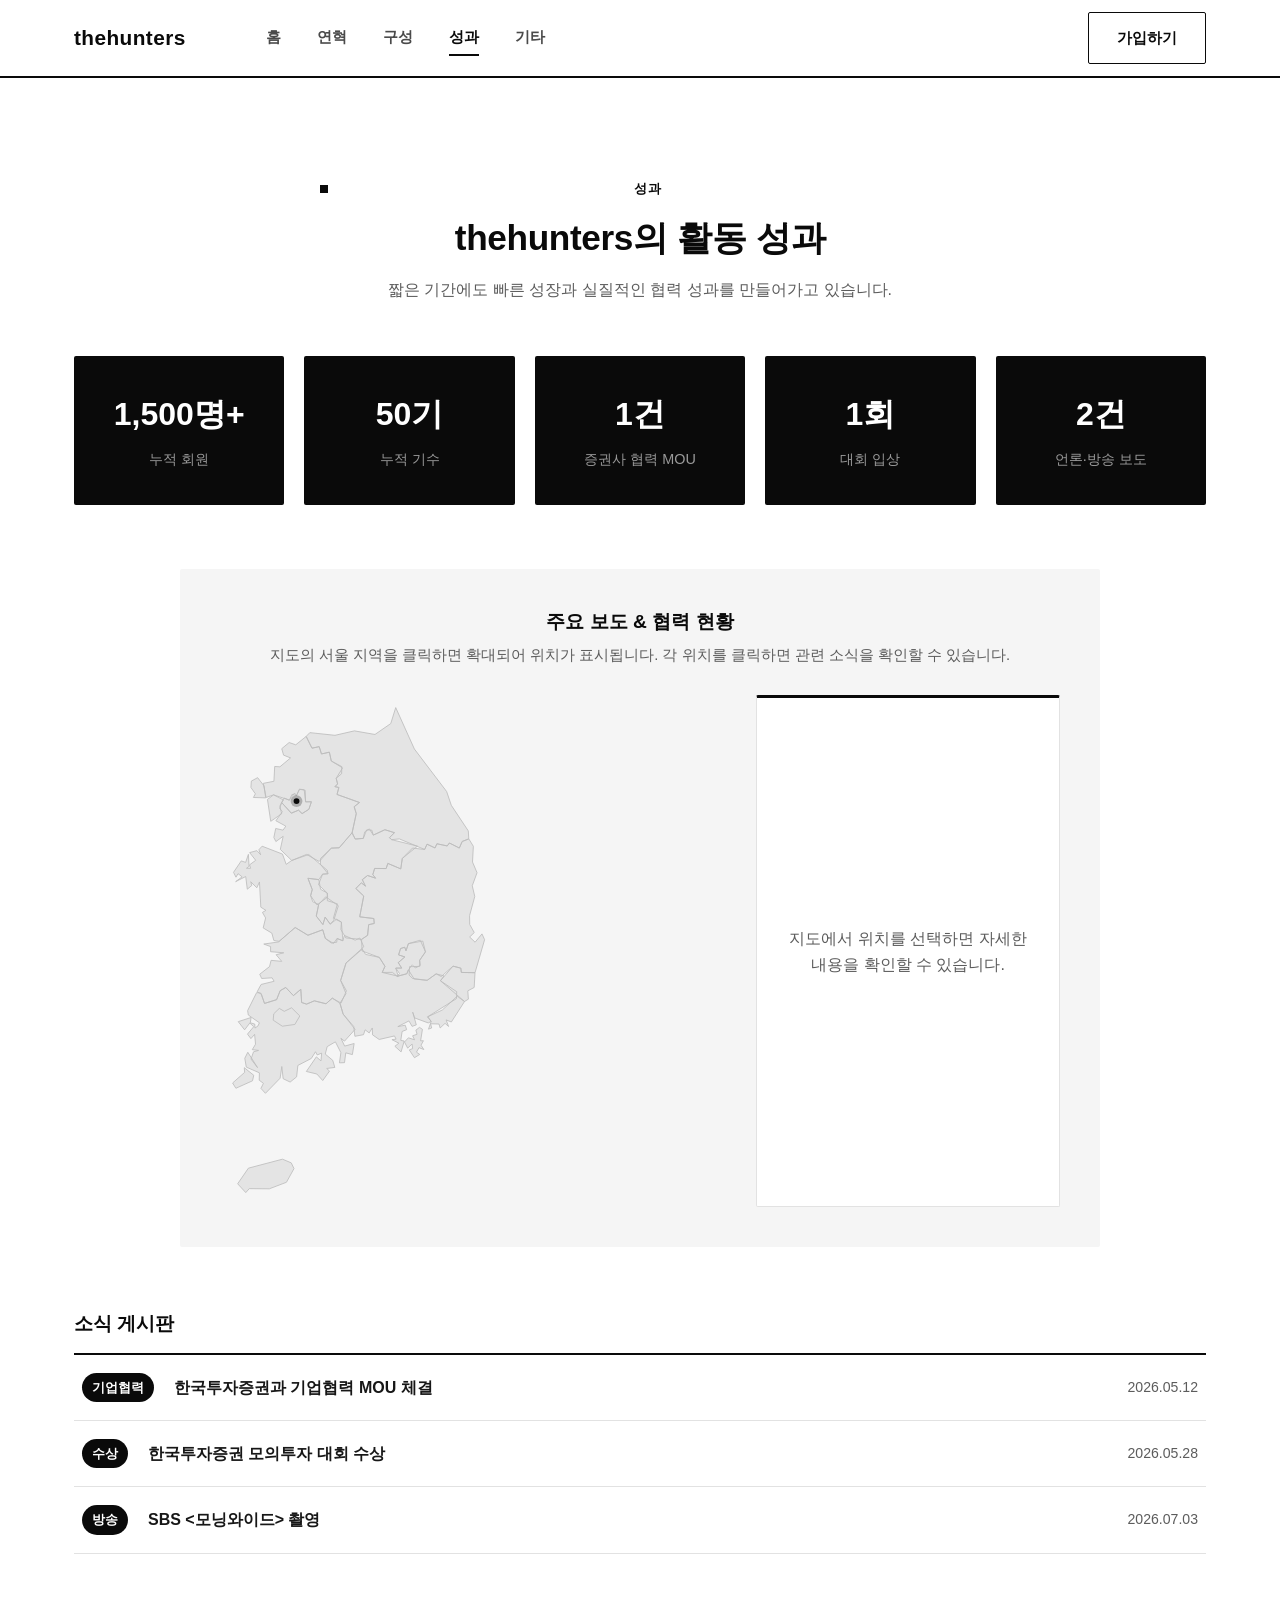
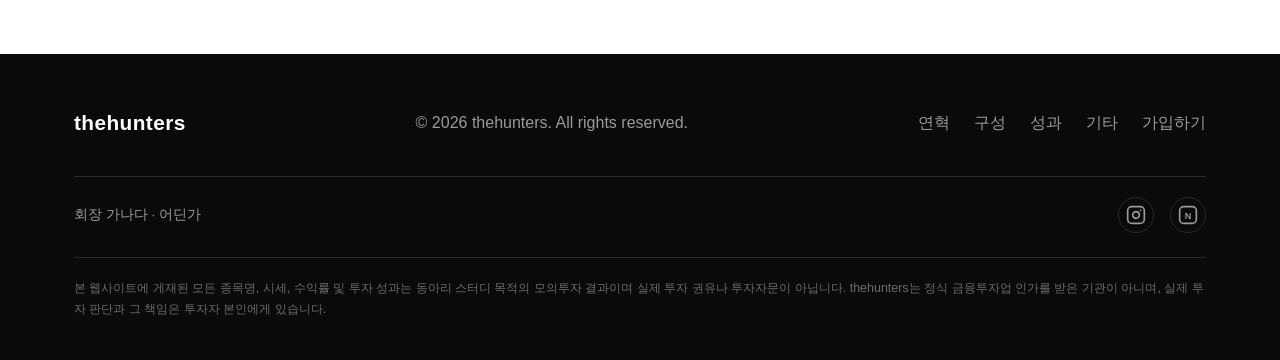
==== achievements.html @ 2a1490be "Split 연혁/구성/성과 into real separate pages, add a news board - history.html, organization.html, achieve" ====
<!DOCTYPE html>
<html lang="ko">
<head>
<meta charset="UTF-8">
<meta name="viewport" content="width=device-width, initial-scale=1.0">
<title>성과 | thehunters</title>
<meta name="description" content="thehunters의 활동 성과와 소식을 확인하세요.">
<link rel="stylesheet" href="styles.css">
</head>
<body>

<header class="header" id="header">
  <div class="container header-inner">
    <a href="index.html" class="logo">thehunters</a>
    <nav class="nav" id="nav">
      <a href="index.html">홈</a>
      <a href="history.html">연혁</a>
      <a href="organization.html">구성</a>
      <a href="achievements.html">성과</a>
      <a href="index.html#etc">기타</a>
    </nav>
    <a href="index.html#contact" class="btn btn-cta">가입하기</a>
    <button class="menu-toggle" id="menuToggle" aria-label="메뉴 열기">
      <span></span><span></span><span></span>
    </button>
  </div>
</header>

<main>
  <section class="achievements" id="achievements">
    <div class="container">
      <div class="section-head">
        <p class="eyebrow">성과</p>
        <h2>thehunters의 활동 성과</h2>
        <p class="section-desc">짧은 기간에도 빠른 성장과 실질적인 협력 성과를 만들어가고 있습니다.</p>
      </div>

      <div class="achievement-stats">
        <div class="stat-card"><strong>1,500명+</strong><span>누적 회원</span></div>
        <div class="stat-card"><strong>50기</strong><span>누적 기수</span></div>
        <div class="stat-card"><strong>1건</strong><span>증권사 협력 MOU</span></div>
        <div class="stat-card"><strong>1회</strong><span>대회 입상</span></div>
        <div class="stat-card"><strong>2건</strong><span>언론·방송 보도</span></div>
      </div>

      <div class="media-map">
        <h3>주요 보도 &amp; 협력 현황</h3>
        <p class="media-map-desc">지도의 서울 지역을 클릭하면 확대되어 위치가 표시됩니다. 각 위치를 클릭하면 관련 소식을 확인할 수 있습니다.</p>
        <div class="media-map-body">
          <svg class="kr-map" viewBox="-15 -15 600 610" role="img" aria-labelledby="krMapTitle">
            <title id="krMapTitle">대한민국 지도와 thehunters 보도·협력 위치</title>
            <path class="kr-shape" d="M 288.6,315.6 L 272.3,315.3 L 271.7,310.2 L 262.4,307.8 L 248.4,320.2 L 242.3,317.0 L 231.6,324.7 L 214.3,322.5 L 210.1,318.5 L 210.7,308.4 L 222.7,308.1 L 222.7,300.8 L 229.6,290.8 L 223.4,276.9 L 209.3,281.0 L 206.4,289.5 L 204.9,285.3 L 200.0,286.8 L 197.6,294.4 L 205.1,296.8 L 197.2,303.6 L 201.3,310.1 L 194.2,310.1 L 197.2,319.8 L 178.1,315.3 L 181.4,308.0 L 174.7,297.4 L 154.2,289.8 L 153.5,276.0 L 160.7,271.1 L 162.0,258.4 L 168.6,257.0 L 168.1,251.1 L 151.3,249.1 L 156.1,224.3 L 146.7,215.4 L 153.3,208.6 L 158.2,212.6 L 154.4,204.8 L 160.7,199.9 L 170.2,203.1 L 166.9,198.8 L 169.1,191.5 L 182.8,191.6 L 184.8,185.5 L 200.2,192.0 L 202.0,179.6 L 214.2,167.2 L 228.6,168.9 L 231.5,162.6 L 241.0,167.1 L 243.2,162.1 L 255.5,164.7 L 258.1,161.2 L 269.9,167.2 L 273.3,159.4 L 281.2,156.3 L 286.6,165.1 L 285.6,183.8 L 291.0,196.6 L 285.3,212.1 L 288.3,224.8 L 282.1,247.7 L 282.3,258.2 L 287.7,267.8 L 282.2,273.1 L 288.7,279.3 L 296.9,269.4 L 300.0,276.3 L 288.6,315.6 Z M 281.2,156.3 L 273.3,159.4 L 269.9,167.2 L 258.1,161.2 L 255.5,164.7 L 243.2,162.1 L 241.0,167.1 L 231.5,162.6 L 228.6,168.9 L 198.5,156.3 L 189.2,157.2 L 186.8,154.8 L 192.7,148.9 L 181.3,145.4 L 167.5,151.8 L 162.8,144.4 L 157.3,147.9 L 155.6,155.7 L 146.0,156.5 L 142.1,149.5 L 147.2,126.2 L 144.7,118.0 L 151.1,113.0 L 124.3,103.4 L 126.5,95.1 L 121.8,94.1 L 125.0,90.9 L 123.3,84.2 L 130.9,71.8 L 117.5,63.6 L 115.2,53.1 L 105.8,55.2 L 103.1,46.5 L 94.5,48.3 L 87.6,34.3 L 91.9,29.8 L 121.9,33.0 L 145.0,27.7 L 169.5,32.0 L 188.3,19.0 L 194.2,0.0 L 216.4,49.3 L 254.8,99.9 L 260.4,116.4 L 280.6,146.8 L 281.2,156.3 Z M 127.8,352.0 L 131.6,364.9 L 145.8,383.1 L 133.2,397.1 L 128.9,393.6 L 133.4,403.0 L 144.7,399.9 L 142.6,413.1 L 134.7,411.0 L 133.2,422.7 L 127.2,422.9 L 128.9,410.8 L 122.4,397.9 L 112.6,403.6 L 110.3,412.5 L 119.2,419.9 L 121.7,428.4 L 112.0,429.6 L 115.4,432.7 L 107.3,444.0 L 100.3,436.2 L 87.8,433.2 L 99.7,415.8 L 105.2,420.6 L 106.0,411.4 L 100.7,413.5 L 98.7,409.7 L 93.7,417.7 L 77.7,426.0 L 76.2,439.6 L 68.5,445.8 L 60.2,441.8 L 58.6,427.3 L 56.6,441.2 L 39.1,459.2 L 33.7,453.3 L 36.7,447.3 L 31.7,443.6 L 31.9,434.8 L 16.3,428.0 L 14.5,417.5 L 18.1,410.3 L 29.7,428.6 L 21.9,418.4 L 24.9,409.8 L 30.9,408.1 L 23.4,407.2 L 27.3,400.7 L 26.2,389.0 L 21.8,394.1 L 17.7,388.7 L 25.1,379.9 L 20.5,375.5 L 14.3,383.6 L 6.7,373.9 L 22.0,368.9 L 21.1,375.2 L 26.4,376.8 L 26.6,381.5 L 30.2,379.0 L 31.9,375.2 L 18.7,366.0 L 17.9,360.7 L 28.6,339.3 L 33.5,339.8 L 38.0,352.2 L 52.4,347.7 L 56.6,337.0 L 63.3,333.2 L 72.4,342.9 L 81.2,335.4 L 82.2,351.1 L 88.1,353.0 L 97.3,349.1 L 111.2,352.6 L 118.7,345.9 L 127.8,352.0 Z M 142.4,148.8 L 126.9,166.9 L 117.5,167.3 L 103.1,183.2 L 88.0,174.8 L 70.4,182.0 L 56.8,168.8 L 60.2,153.2 L 51.5,159.5 L 49.1,154.6 L 51.3,143.9 L 60.1,145.9 L 63.3,141.1 L 51.5,134.7 L 59.2,123.9 L 56.1,120.1 L 58.3,112.9 L 69.9,125.7 L 78.5,122.1 L 82.7,126.2 L 90.8,121.1 L 93.8,112.1 L 86.9,112.2 L 85.2,97.7 L 79.6,97.2 L 76.1,104.6 L 70.7,103.3 L 67.6,110.2 L 48.8,103.9 L 39.9,107.0 L 36.5,90.2 L 49.2,87.7 L 50.1,70.1 L 56.3,70.5 L 69.0,59.9 L 60.7,56.6 L 58.5,48.9 L 67.3,41.6 L 75.2,44.3 L 87.6,34.3 L 94.5,48.3 L 103.1,46.5 L 105.8,55.2 L 115.2,53.1 L 117.5,63.6 L 130.0,70.2 L 129.8,78.7 L 123.3,84.2 L 125.0,90.9 L 121.8,94.1 L 126.5,95.1 L 124.3,103.4 L 151.1,113.0 L 144.7,118.0 L 147.2,126.2 L 142.4,148.8 Z M 195.9,319.9 L 207.4,316.9 L 209.3,312.3 L 216.2,323.1 L 231.6,324.7 L 242.3,317.0 L 251.7,319.4 L 247.4,325.2 L 266.8,338.2 L 266.5,346.5 L 232.2,368.1 L 236.4,373.6 L 232.9,375.4 L 216.8,369.5 L 214.4,362.6 L 218.7,377.7 L 213.7,379.5 L 209.9,373.0 L 196.7,379.8 L 205.5,378.1 L 207.2,383.4 L 201.8,385.6 L 200.2,396.2 L 204.3,396.9 L 200.6,409.9 L 193.2,403.2 L 197.9,399.5 L 189.7,395.3 L 194.6,394.7 L 192.7,390.9 L 174.5,395.1 L 166.6,389.6 L 166.3,381.4 L 162.6,387.3 L 157.8,383.6 L 155.8,389.4 L 145.6,391.3 L 144.2,379.6 L 131.6,364.9 L 127.8,352.0 L 135.0,340.6 L 128.6,324.8 L 135.0,304.1 L 154.4,287.5 L 158.3,293.8 L 174.7,297.4 L 181.4,308.0 L 178.1,315.3 L 190.3,315.2 L 195.9,319.9 Z M 70.4,182.0 L 90.6,174.9 L 112.7,193.7 L 113.6,197.8 L 107.1,198.3 L 102.7,204.8 L 89.7,203.2 L 94.8,216.6 L 92.9,223.9 L 95.5,231.3 L 102.5,234.3 L 99.6,248.2 L 107.5,258.3 L 110.2,249.4 L 116.2,257.8 L 123.8,251.9 L 129.5,255.3 L 131.3,277.6 L 124.4,274.9 L 124.0,279.3 L 117.4,280.2 L 110.4,274.8 L 107.3,264.5 L 89.7,271.0 L 74.5,261.8 L 55.4,278.3 L 49.1,277.3 L 46.7,268.5 L 36.4,262.3 L 39.3,250.4 L 35.5,243.8 L 39.7,241.4 L 33.6,237.6 L 32.0,207.6 L 28.8,214.5 L 21.6,207.3 L 22.9,211.7 L 17.5,216.2 L 15.6,201.1 L 3.6,207.2 L 11.3,201.5 L 6.5,197.7 L 4.0,201.9 L 1.1,196.1 L 10.3,182.5 L 15.5,184.3 L 18.8,174.7 L 19.6,189.1 L 16.5,191.3 L 21.4,191.3 L 20.2,187.2 L 27.5,181.8 L 20.3,172.6 L 28.9,170.3 L 33.4,175.2 L 31.3,169.2 L 35.1,165.0 L 59.4,174.4 L 63.8,186.6 L 70.4,182.0 Z M 133.0,271.2 L 145.9,276.9 L 151.5,274.3 L 156.2,284.7 L 135.0,304.1 L 128.6,324.8 L 135.5,337.2 L 129.1,351.8 L 118.7,345.9 L 111.2,352.6 L 97.3,349.1 L 88.1,353.0 L 82.2,351.1 L 81.2,335.4 L 72.4,342.9 L 63.3,333.2 L 56.6,337.0 L 52.4,347.7 L 38.0,352.2 L 34.3,341.1 L 29.2,338.3 L 33.9,329.6 L 49.4,325.8 L 47.0,321.7 L 34.6,322.5 L 32.3,317.4 L 44.0,308.3 L 45.8,300.9 L 58.5,302.1 L 51.8,294.2 L 60.9,291.9 L 45.2,290.6 L 45.2,284.5 L 37.1,281.5 L 54.6,279.0 L 74.5,261.8 L 89.7,271.0 L 107.3,264.5 L 110.4,274.8 L 120.1,280.8 L 124.4,274.9 L 131.3,277.6 L 133.0,271.2 Z M 220.1,164.9 L 202.0,179.6 L 200.2,192.0 L 184.8,185.5 L 182.8,191.6 L 169.1,191.5 L 166.9,198.8 L 170.2,203.1 L 160.7,199.9 L 154.4,204.8 L 158.2,212.6 L 153.3,208.6 L 146.7,215.4 L 156.1,224.3 L 151.3,249.1 L 168.1,251.1 L 168.6,257.0 L 162.0,258.4 L 160.7,271.1 L 153.5,276.0 L 134.8,274.2 L 128.9,264.2 L 129.5,255.3 L 120.0,250.8 L 124.8,233.6 L 112.8,229.9 L 112.7,220.8 L 102.2,210.8 L 107.1,198.3 L 113.6,197.8 L 104.5,186.5 L 104.8,179.5 L 117.5,167.3 L 126.9,166.9 L 142.4,148.8 L 146.0,156.5 L 155.6,155.7 L 159.6,145.6 L 165.7,145.9 L 167.5,151.8 L 181.3,145.4 L 192.7,148.9 L 186.8,154.8 L 189.2,157.2 L 220.1,164.9 Z M 59.4,537.6 L 69.8,542.0 L 73.1,548.8 L 64.1,565.1 L 43.7,572.9 L 19.8,572.7 L 15.7,577.4 L 6.0,566.9 L 18.8,548.3 L 59.4,537.6 Z M 288.6,315.6 L 287.6,333.2 L 280.0,337.2 L 280.7,347.1 L 276.1,349.9 L 247.4,325.2 L 262.4,307.8 L 271.7,310.2 L 272.3,315.3 L 288.6,315.6 Z M 209.3,312.3 L 207.4,316.9 L 195.9,319.9 L 198.7,316.6 L 194.2,310.1 L 201.3,310.1 L 197.2,303.6 L 205.1,296.8 L 197.6,294.4 L 200.0,286.8 L 204.9,285.3 L 206.4,289.5 L 209.3,281.0 L 226.4,277.9 L 229.6,290.8 L 222.7,300.8 L 223.5,306.9 L 217.6,310.0 L 213.9,306.2 L 209.3,312.3 Z M 276.1,349.9 L 260.4,374.3 L 254.2,371.8 L 257.1,379.6 L 252.9,375.9 L 247.1,381.4 L 245.7,376.7 L 235.7,376.4 L 237.0,381.4 L 233.2,382.8 L 236.4,373.6 L 232.2,368.1 L 249.7,360.0 L 267.3,343.6 L 276.1,349.9 Z M 58.3,112.9 L 61.5,107.6 L 67.6,110.2 L 73.7,101.7 L 76.1,104.6 L 79.6,97.2 L 86.4,98.5 L 86.9,112.2 L 93.8,112.1 L 90.8,121.1 L 82.7,126.2 L 78.5,122.1 L 69.9,125.7 L 58.3,112.9 Z M 120.5,253.1 L 116.2,257.8 L 110.2,249.4 L 107.5,258.3 L 99.6,248.2 L 102.5,234.3 L 110.9,225.2 L 125.9,235.9 L 120.5,253.1 Z M 70.2,357.4 L 80.0,367.1 L 74.1,377.2 L 59.2,379.3 L 48.3,372.1 L 49.0,364.5 L 55.6,358.1 L 61.5,361.6 L 70.2,357.4 Z M 102.7,204.8 L 104.7,216.3 L 112.7,220.8 L 113.1,225.7 L 100.4,234.9 L 92.9,223.9 L 94.8,216.6 L 89.7,203.2 L 102.7,204.8 Z M 60.5,109.9 L 56.3,117.1 L 58.4,126.4 L 45.4,135.4 L 41.5,109.3 L 48.8,103.9 L 60.5,109.9 Z M 222.5,380.7 L 226.0,383.0 L 223.8,396.7 L 227.2,396.6 L 224.3,401.9 L 227.7,407.1 L 221.9,404.8 L 218.9,410.2 L 222.8,412.9 L 216.5,416.8 L 210.3,407.5 L 214.3,406.0 L 213.7,400.5 L 208.4,405.4 L 204.6,398.1 L 209.3,393.1 L 216.6,395.5 L 214.3,390.7 L 219.6,388.9 L 218.2,384.0 L 222.5,380.7 Z M 13.9,428.7 L 25.2,437.7 L 23.7,444.3 L 3.9,453.2 L 0.0,446.9 L 14.3,434.3 L 13.9,428.7 Z M 37.5,93.3 L 39.4,107.5 L 24.8,107.0 L 27.1,102.6 L 21.8,95.1 L 22.3,87.5 L 29.8,83.4 L 37.5,93.3 Z" />
            <g class="seoul-dot" id="seoulDot" tabindex="0" role="button" aria-label="서울 지역 확대 보기">
              <circle class="pulse" cx="76.1" cy="111.3" r="7" />
              <circle class="dot" cx="76.1" cy="111.3" r="3.5" />
            </g>

            <g class="seoul-zoom" id="seoulZoom">
              <line class="leader-line" x1="76.1" y1="111.3" x2="270" y2="150" />
              <circle class="inset-bubble" cx="420" cy="150" r="150" />

              <g class="media-pin" data-key="khan" tabindex="0" role="button" aria-label="경향신문 위치, 클릭하여 소식 보기">
                <rect class="pin-hit" x="464" y="36" width="60" height="66" />
                <line class="pin-leader" x1="518.2" y1="94.5" x2="490" y2="58" />
                <circle class="pin-dot" cx="518.2" cy="94.5" r="7" />
                <text x="486" y="54" text-anchor="end">경향신문</text>
              </g>
              <g class="media-pin" data-key="joongang" tabindex="0" role="button" aria-label="중앙일보 위치, 클릭하여 소식 보기">
                <rect class="pin-hit" x="495" y="95" width="70" height="55" />
                <line class="pin-leader" x1="530.0" y1="99.8" x2="530" y2="128" />
                <circle class="pin-dot" cx="530.0" cy="99.8" r="7" />
                <text x="530" y="144" text-anchor="middle">중앙일보</text>
              </g>
              <g class="media-pin" data-key="kis" tabindex="0" role="button" aria-label="한국투자증권 위치, 클릭하여 소식 보기">
                <rect class="pin-hit" x="426" y="140" width="80" height="40" />
                <line class="pin-leader" x1="436.5" y1="195.9" x2="472" y2="167" />
                <circle class="pin-dot" cx="436.5" cy="195.9" r="7" />
                <text x="476" y="164">한국투자증권</text>
              </g>
              <g class="media-pin" data-key="newspim" tabindex="0" role="button" aria-label="뉴스핌 위치, 클릭하여 소식 보기">
                <rect class="pin-hit" x="418" y="200" width="70" height="45" />
                <line class="pin-leader" x1="428.4" y1="205.5" x2="470" y2="230" />
                <circle class="pin-dot" cx="428.4" cy="205.5" r="7" />
                <text x="474" y="234">뉴스핌</text>
              </g>
              <g class="media-pin" data-key="sbs" tabindex="0" role="button" aria-label="SBS 위치, 클릭하여 소식 보기">
                <rect class="pin-hit" x="255" y="175" width="65" height="45" />
                <line class="pin-leader" x1="310.0" y1="193.9" x2="285" y2="208" />
                <circle class="pin-dot" cx="310.0" cy="193.9" r="7" />
                <text x="281" y="212" text-anchor="end">SBS</text>
              </g>
            </g>
          </svg>

          <div class="media-detail" id="mediaDetail">
            <p class="media-detail-placeholder">지도에서 위치를 선택하면 자세한 내용을 확인할 수 있습니다.</p>
          </div>
        </div>
      </div>

      <div class="board">
        <div class="board-head">
          <h3>소식 게시판</h3>
        </div>
        <div class="board-list" id="boardList"></div>
      </div>
    </div>
  </section>
</main>

<footer class="footer">
  <div class="container footer-inner-wrap">
    <div class="footer-inner">
      <a href="index.html" class="logo">thehunters</a>
      <p>&copy; <span id="year"></span> thehunters. All rights reserved.</p>
      <div class="footer-links">
        <a href="history.html">연혁</a>
        <a href="organization.html">구성</a>
        <a href="achievements.html">성과</a>
        <a href="index.html#etc">기타</a>
        <a href="index.html#contact">가입하기</a>
      </div>
    </div>
    <div class="footer-contact">
      <p class="footer-meta">회장 가나다 · 어딘가</p>
      <div class="footer-social">
        <a href="https://www.instagram.com/thehunters.investment/" target="_blank" rel="noopener" class="footer-icon" aria-label="인스타그램" title="인스타그램">
          <svg viewBox="0 0 24 24" width="20" height="20" fill="none" stroke="currentColor" stroke-width="2" stroke-linecap="round" stroke-linejoin="round">
            <rect x="2" y="2" width="20" height="20" rx="5"/>
            <path d="M16 11.37A4 4 0 1 1 12.63 8 4 4 0 0 1 16 11.37z"/>
            <line x1="17.5" y1="6.5" x2="17.51" y2="6.5"/>
          </svg>
        </a>
        <a href="https://cafe.naver.com/f-e/cafes/31650384/menus/45?viewType=L" target="_blank" rel="noopener" class="footer-icon" aria-label="네이버 카페" title="네이버 카페">
          <svg viewBox="0 0 24 24" width="20" height="20" fill="none" stroke="currentColor" stroke-width="2" stroke-linecap="round" stroke-linejoin="round">
            <rect x="2" y="2" width="20" height="20" rx="5"/>
            <text x="12" y="16.5" text-anchor="middle" fill="currentColor" stroke="none" font-size="11" font-weight="800">N</text>
          </svg>
        </a>
      </div>
    </div>
    <p class="disclaimer">본 웹사이트에 게재된 모든 종목명, 시세, 수익률 및 투자 성과는 동아리 스터디 목적의 모의투자 결과이며 실제 투자 권유나 투자자문이 아닙니다. thehunters는 정식 금융투자업 인가를 받은 기관이 아니며, 실제 투자 판단과 그 책임은 투자자 본인에게 있습니다.</p>
  </div>
</footer>

<script src="script.js"></script>
</body>
</html>
---- styles.css ----
:root {
  --color-black: #0a0a0a;
  --color-ink: #171717;
  --color-text: #171717;
  --color-text-muted: #5c5c5c;
  --color-bg: #ffffff;
  --color-bg-alt: #f5f5f5;
  --color-border: #e2e2e2;
  --color-up: #d0212c;
  --color-down: #1a56db;
  --color-up-bg: #fbe9ea;
  --color-correct: #1a7f37;
  --color-correct-bg: #e8f5ec;
  --radius: 2px;
  --shadow: 0 12px 32px rgba(0, 0, 0, 0.08);
  --max-width: 1180px;
  font-size: 16px;
}

* { box-sizing: border-box; }

html { scroll-behavior: smooth; }

body {
  margin: 0;
  font-family: "Pretendard", "Noto Sans KR", "Apple SD Gothic Neo", "Malgun Gothic", -apple-system, BlinkMacSystemFont, sans-serif;
  color: var(--color-text);
  background: var(--color-bg);
  line-height: 1.65;
}

img { max-width: 100%; display: block; }

a { color: inherit; text-decoration: none; }

ul, ol { list-style: none; margin: 0; padding: 0; }

.container {
  max-width: var(--max-width);
  margin: 0 auto;
  padding: 0 24px;
}

.eyebrow {
  color: var(--color-black);
  font-weight: 700;
  letter-spacing: 0.1em;
  text-transform: uppercase;
  margin: 0 0 14px;
  font-size: 0.82rem;
  position: relative;
  padding-left: 16px;
}

.eyebrow::before {
  content: "";
  position: absolute;
  left: 0;
  top: 50%;
  transform: translateY(-50%);
  width: 8px;
  height: 8px;
  background: var(--color-black);
}

h1, h2, h3 { line-height: 1.35; margin: 0 0 16px; color: var(--color-black); }
h1 { font-size: clamp(2rem, 4vw, 3rem); letter-spacing: -0.01em; }
h2 { font-size: clamp(1.6rem, 3vw, 2.2rem); letter-spacing: -0.01em; }
h3 { font-size: 1.2rem; }

/* Header */
.header {
  position: sticky;
  top: 0;
  z-index: 100;
  background: #fff;
  border-bottom: 2px solid var(--color-black);
}

.header-inner {
  display: flex;
  align-items: center;
  justify-content: space-between;
  height: 76px;
  gap: 24px;
}

.logo {
  font-weight: 800;
  font-size: 1.3rem;
  letter-spacing: 0.02em;
  color: var(--color-black);
}

.logo span { font-weight: 400; }

.nav {
  display: flex;
  gap: 36px;
  margin-right: auto;
  margin-left: 56px;
}

.nav a {
  font-weight: 600;
  font-size: 0.95rem;
  color: #4a4a4a;
  transition: color 0.2s ease;
  padding: 4px 0;
  border-bottom: 2px solid transparent;
}

.nav a:hover { color: var(--color-black); border-bottom-color: var(--color-black); }

.nav a.active { color: var(--color-black); border-bottom-color: var(--color-black); }

.menu-toggle {
  display: none;
  flex-direction: column;
  gap: 5px;
  background: none;
  border: none;
  cursor: pointer;
  padding: 8px;
}

.menu-toggle span {
  width: 22px;
  height: 2px;
  background: var(--color-black);
  border-radius: 2px;
}

/* Buttons */
.btn {
  display: inline-flex;
  align-items: center;
  justify-content: center;
  padding: 13px 28px;
  border-radius: var(--radius);
  font-weight: 700;
  font-size: 0.92rem;
  transition: background 0.15s ease, color 0.15s ease, border-color 0.15s ease;
  cursor: pointer;
  border: 1.5px solid transparent;
  white-space: nowrap;
}

.btn-primary {
  background: var(--color-black);
  color: #fff;
}

.btn-primary:hover { background: #2a2a2a; }

.btn-outline {
  background: transparent;
  border-color: var(--color-black);
  color: var(--color-black);
}

.btn-outline:hover {
  background: var(--color-black);
  color: #fff;
}

.btn-cta {
  background: #fff;
  border-color: var(--color-black);
  color: var(--color-black);
}

.btn-cta:hover { background: var(--color-black); color: #fff; }

.btn-block { width: 100%; }

/* Hero */
.hero {
  padding: 88px 0 80px;
  background: var(--color-black);
  color: #fff;
}

.hero .eyebrow { color: #fff; }
.hero .eyebrow::before { background: #fff; }

.hero h1 { color: #fff; }

.hero-inner { text-align: center; max-width: 760px; margin: 0 auto; }

.hero-carousel {
  position: relative;
  min-height: 340px;
}

.hero-slide {
  position: absolute;
  inset: 0;
  display: flex;
  flex-direction: column;
  align-items: center;
  justify-content: center;
  opacity: 0;
  pointer-events: none;
  transition: opacity 0.6s ease;
}

.hero-slide.active {
  opacity: 1;
  pointer-events: auto;
}

.hero-dots {
  display: flex;
  justify-content: center;
  gap: 10px;
  margin: 8px 0 40px;
}

.hero-dot {
  width: 8px;
  height: 8px;
  border-radius: 999px;
  background: #4a4a4a;
  border: none;
  cursor: pointer;
  padding: 0;
  transition: background 0.2s ease, width 0.2s ease, border-radius 0.2s ease;
}

.hero-dot.active { background: #fff; width: 22px; border-radius: 4px; }

.hero-desc {
  color: #b3b3b3;
  font-size: 1.08rem;
  margin: 0 auto 36px;
  max-width: 620px;
}

.hero-actions {
  display: flex;
  gap: 16px;
  justify-content: center;
  flex-wrap: wrap;
  margin-bottom: 60px;
}

.hero .btn-primary {
  background: #fff;
  color: var(--color-black);
}
.hero .btn-primary:hover { background: #d9d9d9; }

.hero .btn-outline {
  border-color: #4a4a4a;
  color: #fff;
}

.hero .btn-outline:hover {
  background: #fff;
  color: var(--color-black);
  border-color: #fff;
}

.hero-stats {
  display: flex;
  justify-content: center;
  gap: 56px;
  flex-wrap: wrap;
  border-top: 1px solid #2a2a2a;
  padding-top: 40px;
}

.stat { display: flex; flex-direction: column; }
.stat strong { font-size: 2rem; font-weight: 800; color: #fff; }
.stat strong .unit { font-size: 1.1rem; font-weight: 600; margin-left: 2px; }
.stat span { color: #9a9a9a; font-size: 0.88rem; margin-top: 4px; }

/* Section head */
.section-head {
  text-align: center;
  max-width: 640px;
  margin: 0 auto 52px;
}

.section-desc { color: var(--color-text-muted); }

/* History / Timeline */
.history { padding: 100px 0; background: var(--color-bg); }

.timeline {
  position: relative;
  max-width: 780px;
  margin: 0 auto;
  padding-left: 32px;
  border-left: 2px solid var(--color-border);
}

.timeline-item {
  position: relative;
  padding-bottom: 44px;
}

.timeline-item:last-child { padding-bottom: 0; }

.timeline-item::before {
  content: "";
  position: absolute;
  left: -38px;
  top: 4px;
  width: 12px;
  height: 12px;
  border-radius: 50%;
  background: var(--color-black);
  border: 2px solid #fff;
  box-shadow: 0 0 0 2px var(--color-black);
}

.timeline-year {
  font-weight: 800;
  color: var(--color-black);
  font-size: 1.1rem;
  margin-bottom: 6px;
}

.timeline-content h3 { margin-bottom: 8px; font-size: 1.1rem; }
.timeline-content p { color: var(--color-text-muted); margin: 0; }

/* Organization */
.organization { padding: 100px 0; background: var(--color-bg-alt); }

.org-lead {
  display: flex;
  justify-content: center;
  gap: 24px;
  flex-wrap: wrap;
  margin-bottom: 32px;
}

.org-lead-card {
  background: var(--color-black);
  color: #fff;
  border-radius: var(--radius);
  padding: 32px 40px;
  text-align: center;
  min-width: 220px;
}

.org-lead-card h3 { color: #fff; margin-bottom: 8px; }
.org-lead-card p { color: #b3b3b3; margin: 0; font-size: 0.92rem; }

.org-role {
  color: #fff;
  font-weight: 700;
  font-size: 0.85rem;
  letter-spacing: 0.06em;
  text-transform: uppercase;
  margin-bottom: 10px;
  opacity: 0.7;
}

.org-subhead {
  text-align: center;
  font-weight: 700;
  letter-spacing: 0.06em;
  text-transform: uppercase;
  font-size: 0.85rem;
  color: var(--color-text-muted);
  margin: 0 0 20px;
}

.org-grid {
  display: grid;
  grid-template-columns: repeat(5, 1fr);
  gap: 20px;
}

.org-card {
  background: #fff;
  border: 1px solid var(--color-border);
  border-top: 3px solid var(--color-black);
  border-radius: var(--radius);
  padding: 28px 24px;
  text-align: center;
  transition: transform 0.2s ease, box-shadow 0.2s ease;
}

.org-card:hover {
  transform: translateY(-4px);
  box-shadow: var(--shadow);
}

.org-icon { font-size: 1.8rem; margin-bottom: 12px; }

.org-card p { color: var(--color-text-muted); margin: 0; font-size: 0.92rem; }

/* Achievements */
.achievements { padding: 100px 0; background: var(--color-bg); }

.achievement-stats {
  display: grid;
  grid-template-columns: repeat(5, 1fr);
  gap: 20px;
  margin-bottom: 64px;
}

.stat-card {
  text-align: center;
  padding: 32px 16px;
  background: var(--color-black);
  color: #fff;
  border-radius: var(--radius);
}

.stat-card strong {
  display: block;
  font-size: 2rem;
  font-weight: 800;
  color: #fff;
  margin-bottom: 6px;
}

.stat-card span { color: #9a9a9a; font-size: 0.9rem; }

.media-map {
  max-width: 920px;
  margin: 0 auto 64px;
  background: var(--color-bg-alt);
  border-radius: var(--radius);
  padding: 40px;
}

.media-map h3 { text-align: center; margin-bottom: 8px; }

.media-map-desc {
  text-align: center;
  color: var(--color-text-muted);
  font-size: 0.92rem;
  margin: 0 0 28px;
}

.media-map-body {
  display: flex;
  align-items: flex-start;
  gap: 32px;
  flex-wrap: wrap;
}

.kr-map {
  display: block;
  width: 100%;
  height: auto;
  flex: 1 1 460px;
  max-width: 560px;
  min-width: 0;
}

.kr-shape {
  fill: #e4e4e4;
  stroke: #bdbdbd;
  stroke-width: 1;
  stroke-linejoin: round;
}

.leader-line {
  stroke: #b3b3b3;
  stroke-width: 1.5;
  stroke-dasharray: 4 4;
}

.seoul-dot { cursor: pointer; }

.seoul-dot .pulse {
  fill: var(--color-black);
  opacity: 0.25;
  animation: seoul-pulse 2.4s ease-out infinite;
  transform-origin: 76.1px 111.3px;
}

.seoul-dot .dot {
  fill: var(--color-black);
  transition: fill 0.15s ease, r 0.15s ease;
}

.seoul-dot:hover .dot,
.seoul-dot:focus-visible .dot,
.seoul-dot.active .dot {
  fill: var(--color-up);
  r: 5;
}

.seoul-dot:focus-visible {
  outline: 2px dashed var(--color-up);
  outline-offset: 3px;
}

@keyframes seoul-pulse {
  0% { transform: scale(1); opacity: 0.35; }
  100% { transform: scale(2.4); opacity: 0; }
}

.seoul-zoom {
  transform-origin: 76.1px 111.3px;
  transform: scale(0.2);
  opacity: 0;
  pointer-events: none;
  transition: transform 0.5s cubic-bezier(0.22, 1, 0.36, 1), opacity 0.35s ease;
}

.seoul-zoom.open {
  transform: scale(1);
  opacity: 1;
  pointer-events: auto;
}

.inset-bubble {
  fill: #fff;
  stroke: var(--color-black);
  stroke-width: 1.5;
}

.media-pin { cursor: pointer; }

.media-pin .pin-hit {
  fill: transparent;
}

.media-pin .pin-leader {
  stroke: #9a9a9a;
  stroke-width: 1.2;
}

.media-pin .pin-dot {
  fill: var(--color-black);
  stroke: #fff;
  stroke-width: 2;
  transition: r 0.15s ease, fill 0.15s ease;
}

.media-pin text {
  font-size: 13px;
  font-weight: 700;
  fill: var(--color-text);
  transition: fill 0.15s ease;
}

.media-pin:hover .pin-dot,
.media-pin:focus-visible .pin-dot,
.media-pin.active .pin-dot {
  fill: var(--color-up);
  r: 9;
}

.media-pin:hover text,
.media-pin:focus-visible text,
.media-pin.active text {
  fill: var(--color-up);
}

.media-pin:focus-visible {
  outline: 2px dashed var(--color-up);
  outline-offset: 3px;
  border-radius: 4px;
}

.media-detail {
  flex: 1 1 260px;
  min-width: 240px;
  background: #fff;
  border: 1px solid var(--color-border);
  border-top: 3px solid var(--color-black);
  border-radius: var(--radius);
  padding: 28px;
  align-self: stretch;
  display: flex;
  flex-direction: column;
  justify-content: center;
  gap: 10px;
}

.media-detail-placeholder {
  color: var(--color-text-muted);
  margin: 0;
  text-align: center;
}

.media-detail-logo {
  max-width: min(260px, 100%);
  max-height: 130px;
  width: auto;
  height: auto;
  object-fit: contain;
  align-self: center;
  margin-bottom: 4px;
}

.media-detail-name {
  font-weight: 800;
  font-size: 1.1rem;
  color: var(--color-black);
}

.media-detail-meta {
  color: var(--color-text-muted);
  font-size: 0.92rem;
  margin: 0;
}

.media-detail-link {
  margin-top: 8px;
  align-self: flex-start;
}

/* Board (성과 게시판) */
.board {
  margin-top: 48px;
}

.board-head {
  display: flex;
  align-items: baseline;
  justify-content: space-between;
  margin-bottom: 16px;
}

.board-head h3 { margin: 0; }

.board-list {
  display: flex;
  flex-direction: column;
  border-top: 2px solid var(--color-black);
}

.board-row {
  display: flex;
  align-items: center;
  gap: 20px;
  padding: 18px 8px;
  border-bottom: 1px solid var(--color-border);
  color: inherit;
  transition: background 0.15s ease;
}

.board-row:hover { background: var(--color-bg-alt); }

.board-category {
  flex: 0 0 auto;
  font-size: 0.8rem;
  font-weight: 700;
  color: #fff;
  background: var(--color-black);
  padding: 4px 10px;
  border-radius: 999px;
}

.board-title {
  flex: 1 1 auto;
  font-weight: 600;
}

.board-date {
  flex: 0 0 auto;
  color: var(--color-text-muted);
  font-size: 0.88rem;
}

/* Post detail page */
.post {
  padding: 100px 0;
  background: var(--color-bg);
}

.post-inner {
  max-width: 720px;
  margin: 0 auto;
}

.post-inner h1 {
  font-size: clamp(1.6rem, 3vw, 2.1rem);
  margin: 8px 0 16px;
}

.post-date {
  color: var(--color-text-muted);
  font-size: 0.9rem;
  margin: 0 0 32px;
}

.post-body p {
  margin: 0 0 20px;
  line-height: 1.8;
  color: var(--color-text);
}

.post-not-found {
  text-align: center;
  color: var(--color-text-muted);
  margin-bottom: 24px;
}

.post-back {
  margin-top: 24px;
}

@media (max-width: 560px) {
  .board-row { flex-wrap: wrap; gap: 8px 16px; }
  .board-date { width: 100%; order: 3; }
}

/* Etc */
.etc { padding: 100px 0; background: var(--color-bg-alt); }

.etc-grid {
  display: grid;
  grid-template-columns: repeat(2, 1fr);
  gap: 24px;
  max-width: 860px;
  margin: 0 auto;
}

.etc-card {
  background: #fff;
  border: 1px solid var(--color-border);
  border-top: 3px solid var(--color-black);
  border-radius: var(--radius);
  padding: 36px 32px;
  display: flex;
  flex-direction: column;
  gap: 6px;
  transition: transform 0.2s ease, box-shadow 0.2s ease;
}

.etc-card:hover {
  transform: translateY(-4px);
  box-shadow: var(--shadow);
}

.etc-icon { font-size: 2rem; margin-bottom: 8px; }

.etc-card p {
  color: var(--color-text-muted);
  margin: 0 0 16px;
  flex-grow: 1;
}

.etc-link {
  font-weight: 700;
  color: var(--color-black);
}

.tool-embed { padding: 100px 0; background: var(--color-bg); }
.tool-embed-alt { background: var(--color-bg-alt); }

/* Mock invest steps */
.mi-help {
  color: var(--color-text-muted);
  margin: 0 0 24px;
}

.mi-period-row {
  display: grid;
  grid-template-columns: 1fr 1fr;
  gap: 20px;
  max-width: 480px;
  margin-bottom: 20px;
}

.mi-select {
  padding: 14px 16px;
  border-radius: var(--radius);
  border: 1.5px solid var(--color-border);
  font-family: inherit;
  font-size: 1rem;
  background: #fff;
  width: 100%;
}

.mi-select:focus { outline: none; border-color: var(--color-black); }

.mi-error {
  color: var(--color-up);
  font-size: 0.88rem;
  margin: 0 0 16px;
}

.mi-stock-search {
  margin-bottom: 16px;
  max-width: 360px;
}

.mi-stock-grid {
  display: grid;
  grid-template-columns: repeat(auto-fill, minmax(130px, 1fr));
  gap: 12px;
  max-height: 360px;
  overflow-y: auto;
  padding: 4px 4px 4px 0;
  margin-bottom: 20px;
}

.mi-stock-btn {
  padding: 16px;
  border-radius: var(--radius);
  border: 1.5px solid var(--color-border);
  background: #fff;
  font-family: inherit;
  font-size: 0.95rem;
  font-weight: 600;
  cursor: pointer;
  transition: border-color 0.15s ease, background 0.15s ease, color 0.15s ease;
}

.mi-stock-btn:hover { border-color: var(--color-black); }

.mi-stock-btn.selected {
  background: var(--color-black);
  border-color: var(--color-black);
  color: #fff;
}

.mi-trade-controls {
  justify-content: flex-start;
  margin: 24px 0 8px;
}

.mi-next-btn { margin-top: 8px; }

.mi-result-list {
  display: flex;
  flex-direction: column;
  gap: 12px;
  margin: 0 0 24px;
}

.mi-result-list li {
  display: flex;
  justify-content: space-between;
  padding-bottom: 12px;
  border-bottom: 1px solid var(--color-border);
  font-weight: 600;
}

.mi-result-list li:last-child { border-bottom: none; padding-bottom: 0; }

/* Contact */
.contact { padding: 100px 0; background: var(--color-bg-alt); }

.contact-form {
  max-width: 640px;
  margin: 0 auto;
  display: flex;
  flex-direction: column;
  gap: 20px;
}

.form-row {
  display: grid;
  grid-template-columns: 1fr 1fr;
  gap: 20px;
}

.form-group { display: flex; flex-direction: column; gap: 8px; }

.form-group label { font-weight: 600; font-size: 0.9rem; }

.form-group input,
.form-group textarea {
  padding: 14px 16px;
  border-radius: var(--radius);
  border: 1.5px solid var(--color-border);
  font-family: inherit;
  font-size: 1rem;
  resize: vertical;
  background: #fff;
  transition: border-color 0.15s ease;
}

.form-group input:focus,
.form-group textarea:focus {
  outline: none;
  border-color: var(--color-black);
}

.form-status {
  text-align: center;
  font-weight: 600;
  min-height: 1.2em;
  color: var(--color-black);
}

/* Tool pages (mock invest / quiz) */
.container-narrow { max-width: 720px; }

.tool-intro {
  padding: 64px 0 40px;
  background: var(--color-black);
  color: #fff;
  text-align: center;
}

.tool-intro .eyebrow { color: #fff; }
.tool-intro .eyebrow::before { background: #fff; }
.tool-intro h1 { color: #fff; }
.tool-intro .section-desc { color: #b3b3b3; max-width: 560px; margin: 0 auto; }

.tool-body { padding: 56px 0 100px; background: var(--color-bg); }

.portfolio-stats {
  display: grid;
  grid-template-columns: repeat(4, 1fr);
  gap: 20px;
  margin-bottom: 40px;
}

.tool-panel {
  background: var(--color-bg-alt);
  border-radius: var(--radius);
  padding: 32px;
  margin-bottom: 24px;
}

.tool-panel h3 { margin-bottom: 20px; }

.btn-small { padding: 8px 16px; font-size: 0.82rem; }

.trade-controls {
  display: flex;
  align-items: center;
  justify-content: flex-end;
  gap: 6px;
}

.qty-input {
  width: 64px;
  padding: 8px;
  border-radius: var(--radius);
  border: 1.5px solid var(--color-border);
  font-family: inherit;
  font-size: 0.85rem;
  text-align: right;
}

.qty-input:focus { outline: none; border-color: var(--color-black); }

.quiz-card {
  background: var(--color-bg-alt);
  border-radius: var(--radius);
  padding: 40px;
}

.quiz-progress {
  font-weight: 700;
  color: var(--color-text-muted);
  font-size: 0.85rem;
  letter-spacing: 0.04em;
  text-transform: uppercase;
  margin: 0 0 12px;
}

.quiz-question { font-size: 1.3rem; margin-bottom: 24px; }

.quiz-options {
  display: flex;
  flex-direction: column;
  gap: 12px;
  margin-bottom: 20px;
}

.quiz-option {
  text-align: left;
  padding: 16px 20px;
  border-radius: var(--radius);
  border: 1.5px solid var(--color-border);
  background: #fff;
  font-family: inherit;
  font-size: 0.98rem;
  font-weight: 500;
  cursor: pointer;
  transition: border-color 0.15s ease, background 0.15s ease;
}

.quiz-option:hover:not(:disabled) { border-color: var(--color-black); }

.quiz-option:disabled { cursor: default; }

.quiz-option.correct {
  border-color: var(--color-correct);
  background: var(--color-correct-bg);
  color: var(--color-correct);
  font-weight: 700;
}

.quiz-option.wrong {
  border-color: var(--color-up);
  background: var(--color-up-bg);
  color: var(--color-up);
  font-weight: 700;
}

.quiz-explain {
  background: #fff;
  border-radius: var(--radius);
  padding: 16px 20px;
  color: var(--color-text-muted);
  font-size: 0.92rem;
  margin: 0 0 20px;
}

.quiz-result { text-align: center; }
.quiz-result .quiz-question { font-size: 1.5rem; }

.quiz-tier {
  display: inline-block;
  font-weight: 800;
  color: #fff;
  background: var(--color-black);
  padding: 8px 20px;
  border-radius: 999px;
  margin-bottom: 16px;
}

.quiz-best {
  color: var(--color-text-muted);
  margin-bottom: 24px;
}

.quiz-actions {
  display: flex;
  justify-content: space-between;
  gap: 12px;
}

.quiz-actions-center { justify-content: center; }

.quiz-menu {
  display: flex;
  flex-direction: column;
  gap: 28px;
}

.quiz-menu-group h3 { margin-bottom: 12px; }

.quiz-menu-buttons {
  display: flex;
  gap: 12px;
  flex-wrap: wrap;
}

.quiz-menu-buttons .btn { flex: 1 1 160px; }

.quiz-chart-wrap {
  background: #fff;
  border-radius: var(--radius);
  padding: 16px;
  margin-bottom: 20px;
}

.quiz-chart { width: 100%; height: auto; display: block; }

.chart-label {
  font-size: 12px;
  fill: var(--color-text-muted);
  font-weight: 600;
}

.chart-callout {
  font-size: 13px;
  fill: var(--color-black);
  font-weight: 800;
}

.chart-bar-label {
  font-size: 13px;
  fill: #fff;
  font-weight: 700;
}

/* Footer */
.footer {
  background: var(--color-black);
  color: #9a9a9a;
  padding: 40px 0;
}

.footer-inner-wrap { display: flex; flex-direction: column; gap: 24px; }

.footer-inner {
  display: flex;
  align-items: center;
  justify-content: space-between;
  flex-wrap: wrap;
  gap: 16px;
}

.footer .logo { color: #fff; }
.footer .logo span { font-weight: 400; }

.footer-links { display: flex; gap: 24px; }

.footer-links a:hover { color: #fff; }

.footer-contact {
  display: flex;
  flex-wrap: wrap;
  align-items: center;
  justify-content: space-between;
  gap: 16px;
  border-top: 1px solid #2a2a2a;
  padding-top: 20px;
  font-size: 0.85rem;
}

.footer-meta { margin: 0; }

.footer-social { display: flex; gap: 16px; align-items: center; }

.footer-icon {
  display: inline-flex;
  align-items: center;
  justify-content: center;
  width: 36px;
  height: 36px;
  border-radius: 999px;
  border: 1px solid #2a2a2a;
  color: #9a9a9a;
  transition: border-color 0.15s ease, color 0.15s ease;
}

.footer-icon:hover {
  color: #fff;
  border-color: #565656;
}

.disclaimer {
  font-size: 0.78rem;
  color: #6b6b6b;
  line-height: 1.7;
  border-top: 1px solid #2a2a2a;
  padding-top: 20px;
  margin: 0;
}

/* Responsive */
@media (max-width: 900px) {
  .nav { display: none; }
  .menu-toggle { display: flex; }
  .btn-cta { display: none; }
  .nav.open {
    display: flex;
    position: absolute;
    top: 76px;
    left: 0;
    right: 0;
    background: #fff;
    flex-direction: column;
    gap: 4px;
    padding: 16px 24px;
    border-bottom: 2px solid var(--color-black);
  }
  .nav.open a { padding: 10px 0; }
  .org-grid { grid-template-columns: 1fr 1fr; }
  .achievement-stats { grid-template-columns: 1fr 1fr; }
  .form-row { grid-template-columns: 1fr; }
  .media-map-body { flex-direction: column; }
  .media-detail { width: 100%; }
  .etc-grid { grid-template-columns: 1fr; }
  .portfolio-stats { grid-template-columns: 1fr 1fr; }
}

@media (max-width: 560px) {
  .org-grid { grid-template-columns: 1fr; }
  .achievement-stats { grid-template-columns: 1fr 1fr; }
  .hero { padding: 76px 0 60px; }
  .hero-stats { gap: 32px; }
  .hero-carousel { min-height: 420px; }
  .media-map { padding: 28px 20px; }
  .tool-panel { padding: 24px 20px; }
  .quiz-card { padding: 28px 20px; }
  .mi-period-row { grid-template-columns: 1fr; }
}
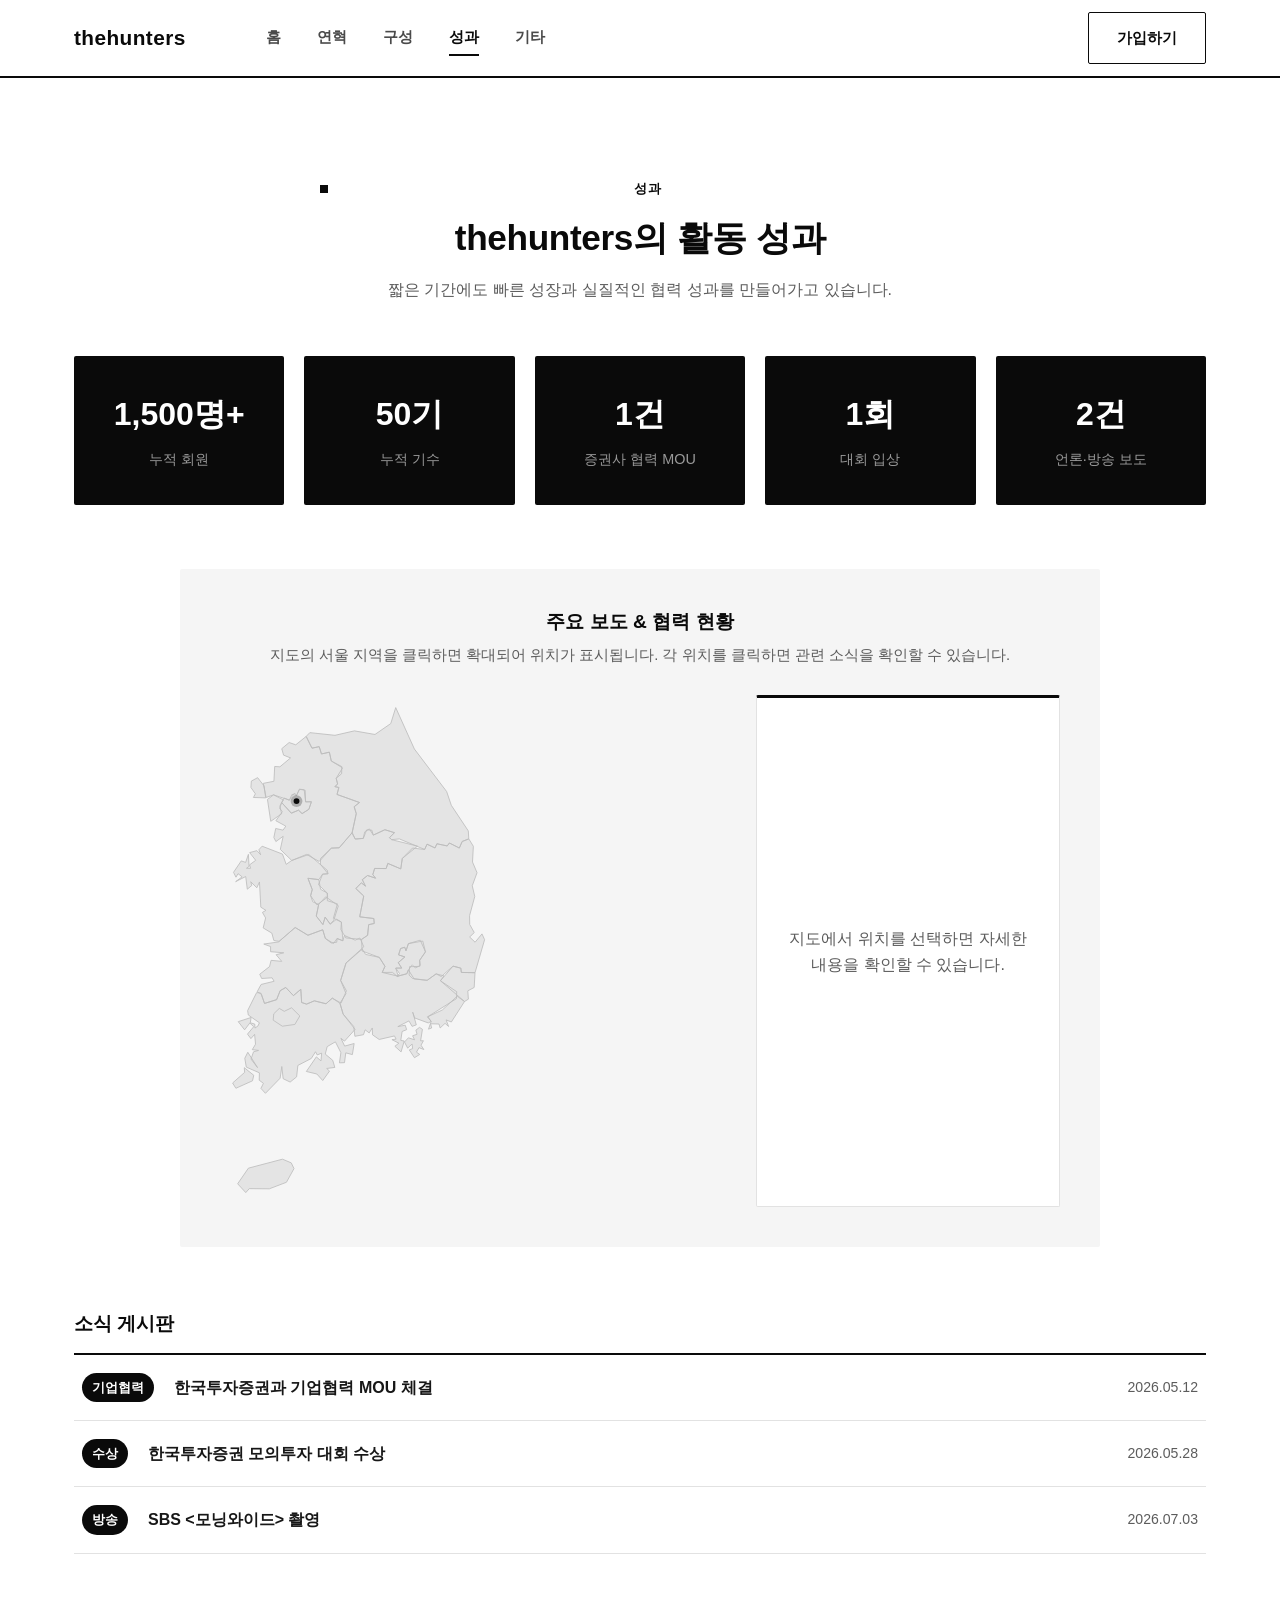
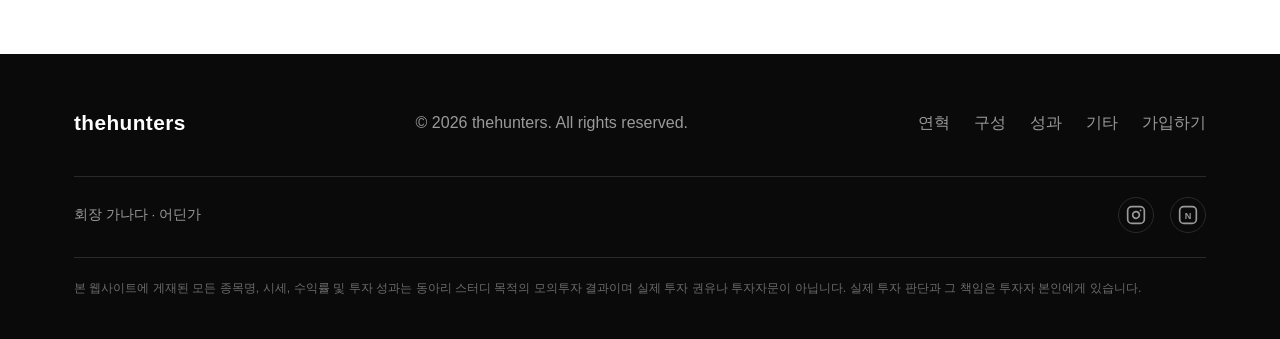
==== commit c198ae54: "Trim disclaimer wording, sort history timeline newest-first - Drop the "thehunters는 정식 금융투자업 인가를 받은 " ====
--- a/achievements.html
+++ b/achievements.html
@@ -139,7 +139,7 @@
         </a>
       </div>
     </div>
-    <p class="disclaimer">본 웹사이트에 게재된 모든 종목명, 시세, 수익률 및 투자 성과는 동아리 스터디 목적의 모의투자 결과이며 실제 투자 권유나 투자자문이 아닙니다. thehunters는 정식 금융투자업 인가를 받은 기관이 아니며, 실제 투자 판단과 그 책임은 투자자 본인에게 있습니다.</p>
+    <p class="disclaimer">본 웹사이트에 게재된 모든 종목명, 시세, 수익률 및 투자 성과는 동아리 스터디 목적의 모의투자 결과이며 실제 투자 권유나 투자자문이 아닙니다. 실제 투자 판단과 그 책임은 투자자 본인에게 있습니다.</p>
   </div>
 </footer>
 
--- a/styles.css
+++ b/styles.css
@@ -186,7 +186,36 @@
 
 .hero h1 { color: #fff; }
 
-.hero-inner { text-align: center; max-width: 760px; margin: 0 auto; }
+.hero-inner { max-width: 1100px; margin: 0 auto; }
+
+.hero-top {
+  display: grid;
+  grid-template-columns: 1.15fr 0.85fr;
+  gap: 48px;
+  align-items: center;
+  text-align: left;
+}
+
+.hero-video-wrap {
+  position: relative;
+  aspect-ratio: 16 / 9;
+  border-radius: var(--radius);
+  overflow: hidden;
+  background: #111;
+  border: 1px solid #2a2a2a;
+}
+
+.hero-video {
+  width: 100%;
+  height: 100%;
+  object-fit: cover;
+  display: block;
+  opacity: 0;
+  pointer-events: none;
+  transition: opacity 0.4s ease;
+}
+
+.hero-video.loaded { opacity: 1; }
 
 .hero-carousel {
   position: relative;
@@ -198,11 +227,11 @@
   inset: 0;
   display: flex;
   flex-direction: column;
-  align-items: center;
+  align-items: flex-start;
   justify-content: center;
   opacity: 0;
   pointer-events: none;
-  transition: opacity 0.6s ease;
+  transition: opacity 0.3s ease;
 }
 
 .hero-slide.active {
@@ -212,9 +241,9 @@
 
 .hero-dots {
   display: flex;
-  justify-content: center;
+  justify-content: flex-start;
   gap: 10px;
-  margin: 8px 0 40px;
+  margin: 8px 0 0;
 }
 
 .hero-dot {
@@ -233,16 +262,15 @@
 .hero-desc {
   color: #b3b3b3;
   font-size: 1.08rem;
-  margin: 0 auto 36px;
-  max-width: 620px;
+  margin: 0 0 28px;
+  max-width: 520px;
 }
 
 .hero-actions {
   display: flex;
   gap: 16px;
-  justify-content: center;
+  justify-content: flex-start;
   flex-wrap: wrap;
-  margin-bottom: 60px;
 }
 
 .hero .btn-primary {
@@ -268,6 +296,7 @@
   gap: 56px;
   flex-wrap: wrap;
   border-top: 1px solid #2a2a2a;
+  margin-top: 56px;
   padding-top: 40px;
 }
 
@@ -1158,6 +1187,7 @@
     border-bottom: 2px solid var(--color-black);
   }
   .nav.open a { padding: 10px 0; }
+  .hero-top { grid-template-columns: 1fr; gap: 32px; }
   .org-grid { grid-template-columns: 1fr 1fr; }
   .achievement-stats { grid-template-columns: 1fr 1fr; }
   .form-row { grid-template-columns: 1fr; }
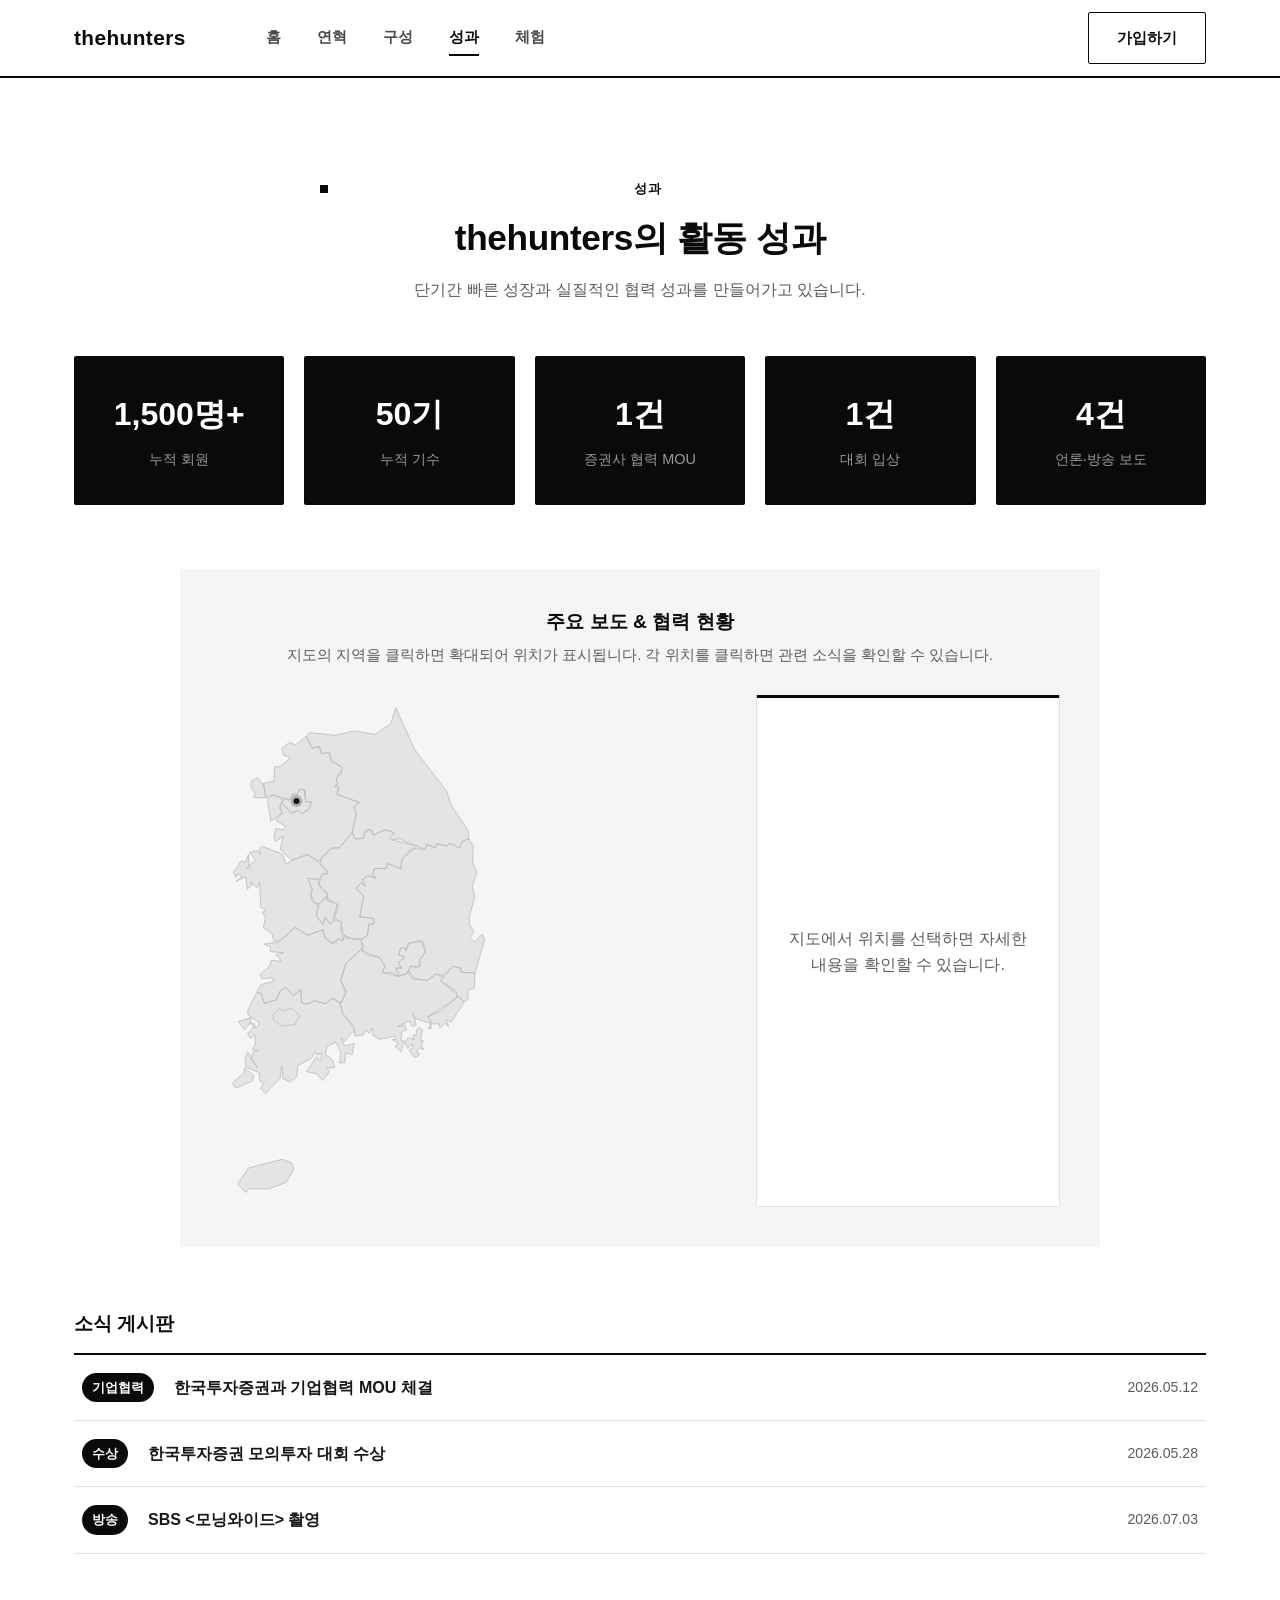
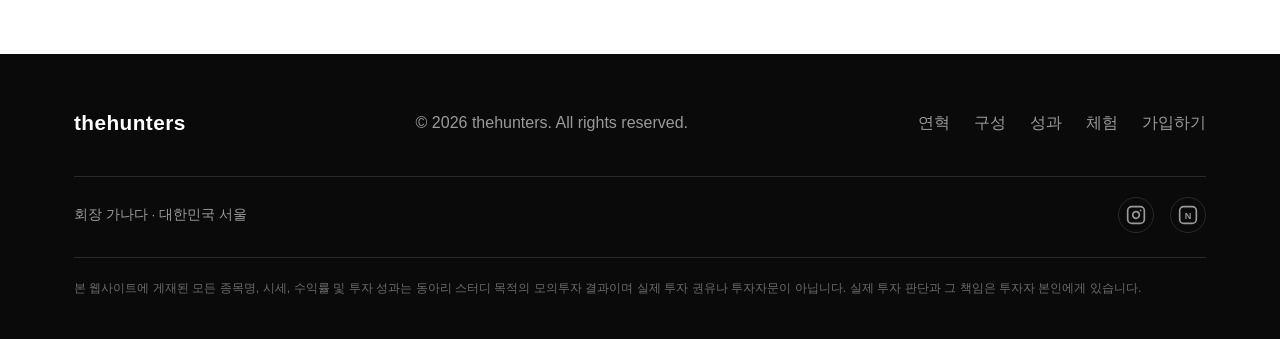
==== commit 3d18d77d: "Update nav label to 체험, revise history timeline and stats Co-Authored-By: Claude Sonnet 5 <noreply@a" ====
--- a/achievements.html
+++ b/achievements.html
@@ -17,7 +17,7 @@
       <a href="history.html">연혁</a>
       <a href="organization.html">구성</a>
       <a href="achievements.html">성과</a>
-      <a href="index.html#etc">기타</a>
+      <a href="index.html#etc">체험</a>
     </nav>
     <a href="index.html#contact" class="btn btn-cta">가입하기</a>
     <button class="menu-toggle" id="menuToggle" aria-label="메뉴 열기">
@@ -32,20 +32,20 @@
       <div class="section-head">
         <p class="eyebrow">성과</p>
         <h2>thehunters의 활동 성과</h2>
-        <p class="section-desc">짧은 기간에도 빠른 성장과 실질적인 협력 성과를 만들어가고 있습니다.</p>
+        <p class="section-desc">단기간 빠른 성장과 실질적인 협력 성과를 만들어가고 있습니다.</p>
       </div>
 
       <div class="achievement-stats">
         <div class="stat-card"><strong>1,500명+</strong><span>누적 회원</span></div>
         <div class="stat-card"><strong>50기</strong><span>누적 기수</span></div>
         <div class="stat-card"><strong>1건</strong><span>증권사 협력 MOU</span></div>
-        <div class="stat-card"><strong>1회</strong><span>대회 입상</span></div>
-        <div class="stat-card"><strong>2건</strong><span>언론·방송 보도</span></div>
+        <div class="stat-card"><strong>1건</strong><span>대회 입상</span></div>
+        <div class="stat-card"><strong>4건</strong><span>언론·방송 보도</span></div>
       </div>
 
       <div class="media-map">
         <h3>주요 보도 &amp; 협력 현황</h3>
-        <p class="media-map-desc">지도의 서울 지역을 클릭하면 확대되어 위치가 표시됩니다. 각 위치를 클릭하면 관련 소식을 확인할 수 있습니다.</p>
+        <p class="media-map-desc">지도의 지역을 클릭하면 확대되어 위치가 표시됩니다. 각 위치를 클릭하면 관련 소식을 확인할 수 있습니다.</p>
         <div class="media-map-body">
           <svg class="kr-map" viewBox="-15 -15 600 610" role="img" aria-labelledby="krMapTitle">
             <title id="krMapTitle">대한민국 지도와 thehunters 보도·협력 위치</title>
@@ -117,12 +117,12 @@
         <a href="history.html">연혁</a>
         <a href="organization.html">구성</a>
         <a href="achievements.html">성과</a>
-        <a href="index.html#etc">기타</a>
+        <a href="index.html#etc">체험</a>
         <a href="index.html#contact">가입하기</a>
       </div>
     </div>
     <div class="footer-contact">
-      <p class="footer-meta">회장 가나다 · 어딘가</p>
+      <p class="footer-meta">회장 가나다 · 대한민국 서울</p>
       <div class="footer-social">
         <a href="https://www.instagram.com/thehunters.investment/" target="_blank" rel="noopener" class="footer-icon" aria-label="인스타그램" title="인스타그램">
           <svg viewBox="0 0 24 24" width="20" height="20" fill="none" stroke="currentColor" stroke-width="2" stroke-linecap="round" stroke-linejoin="round">
